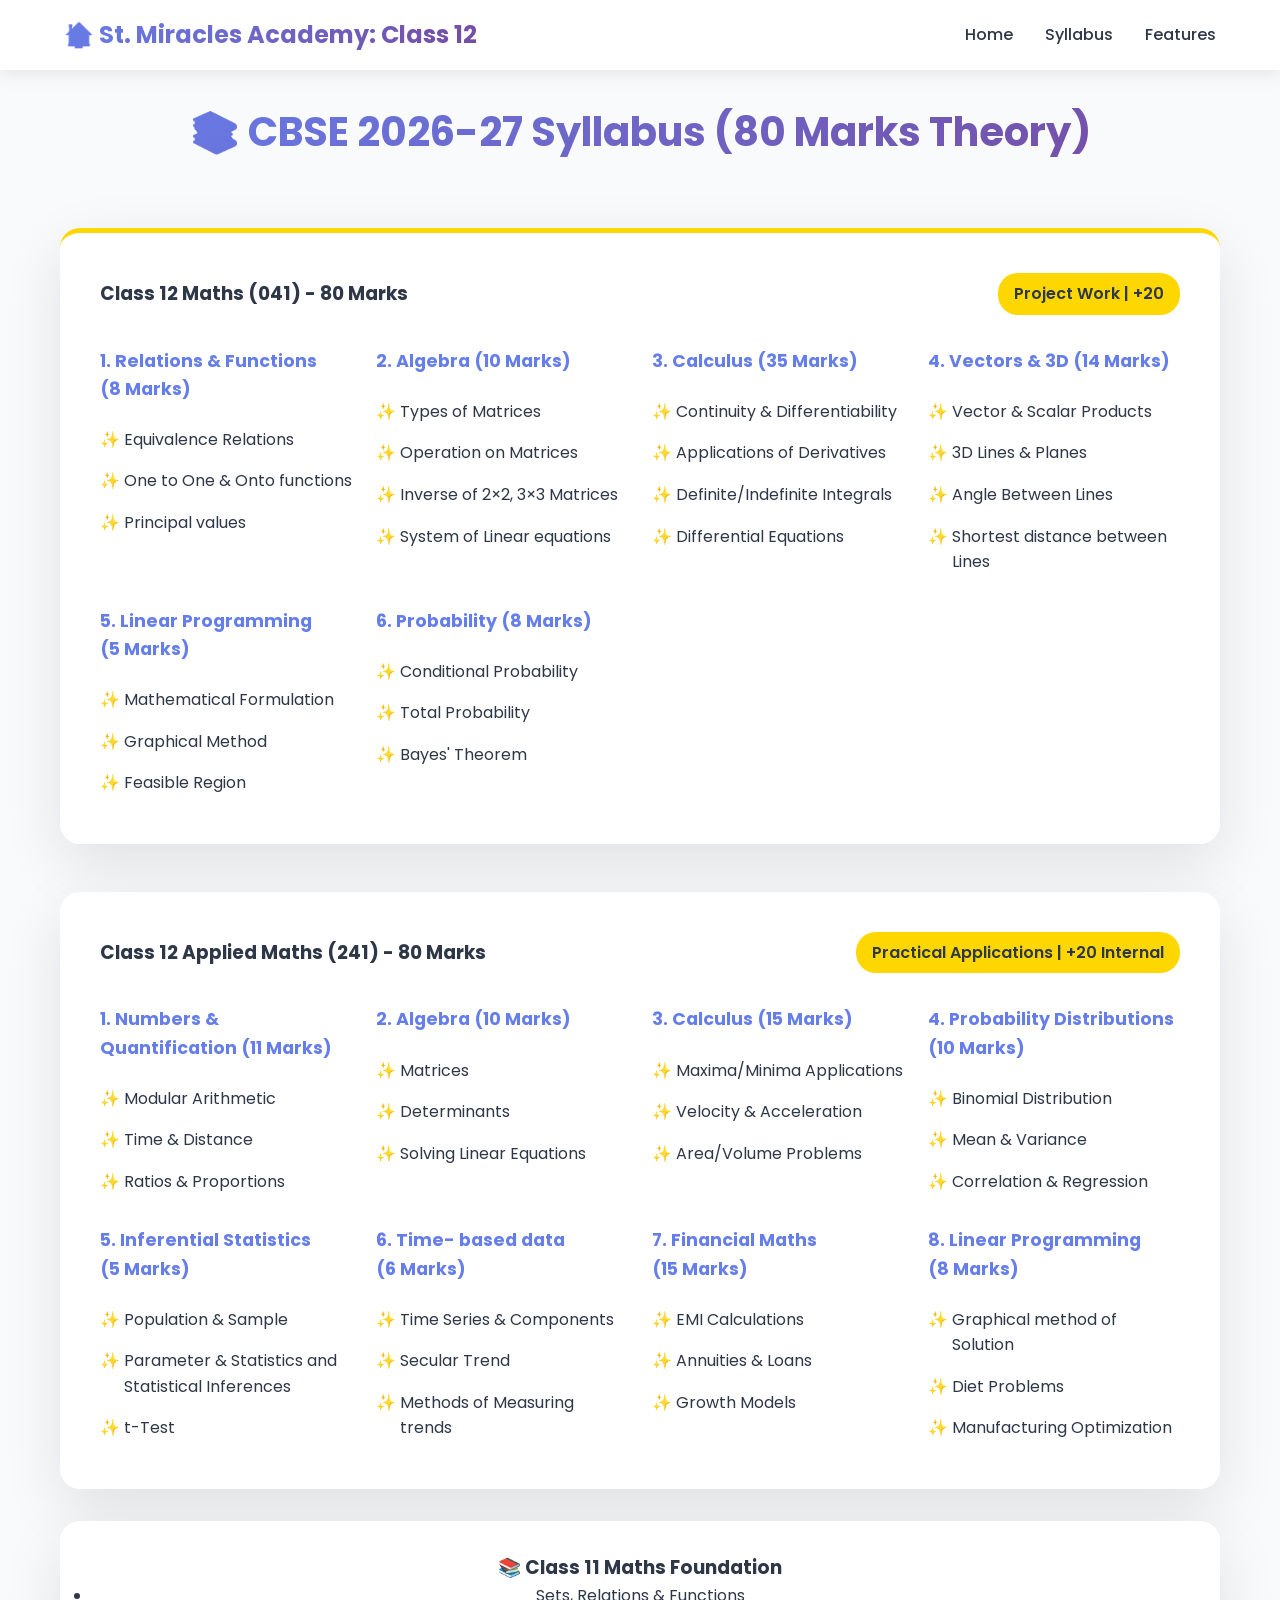
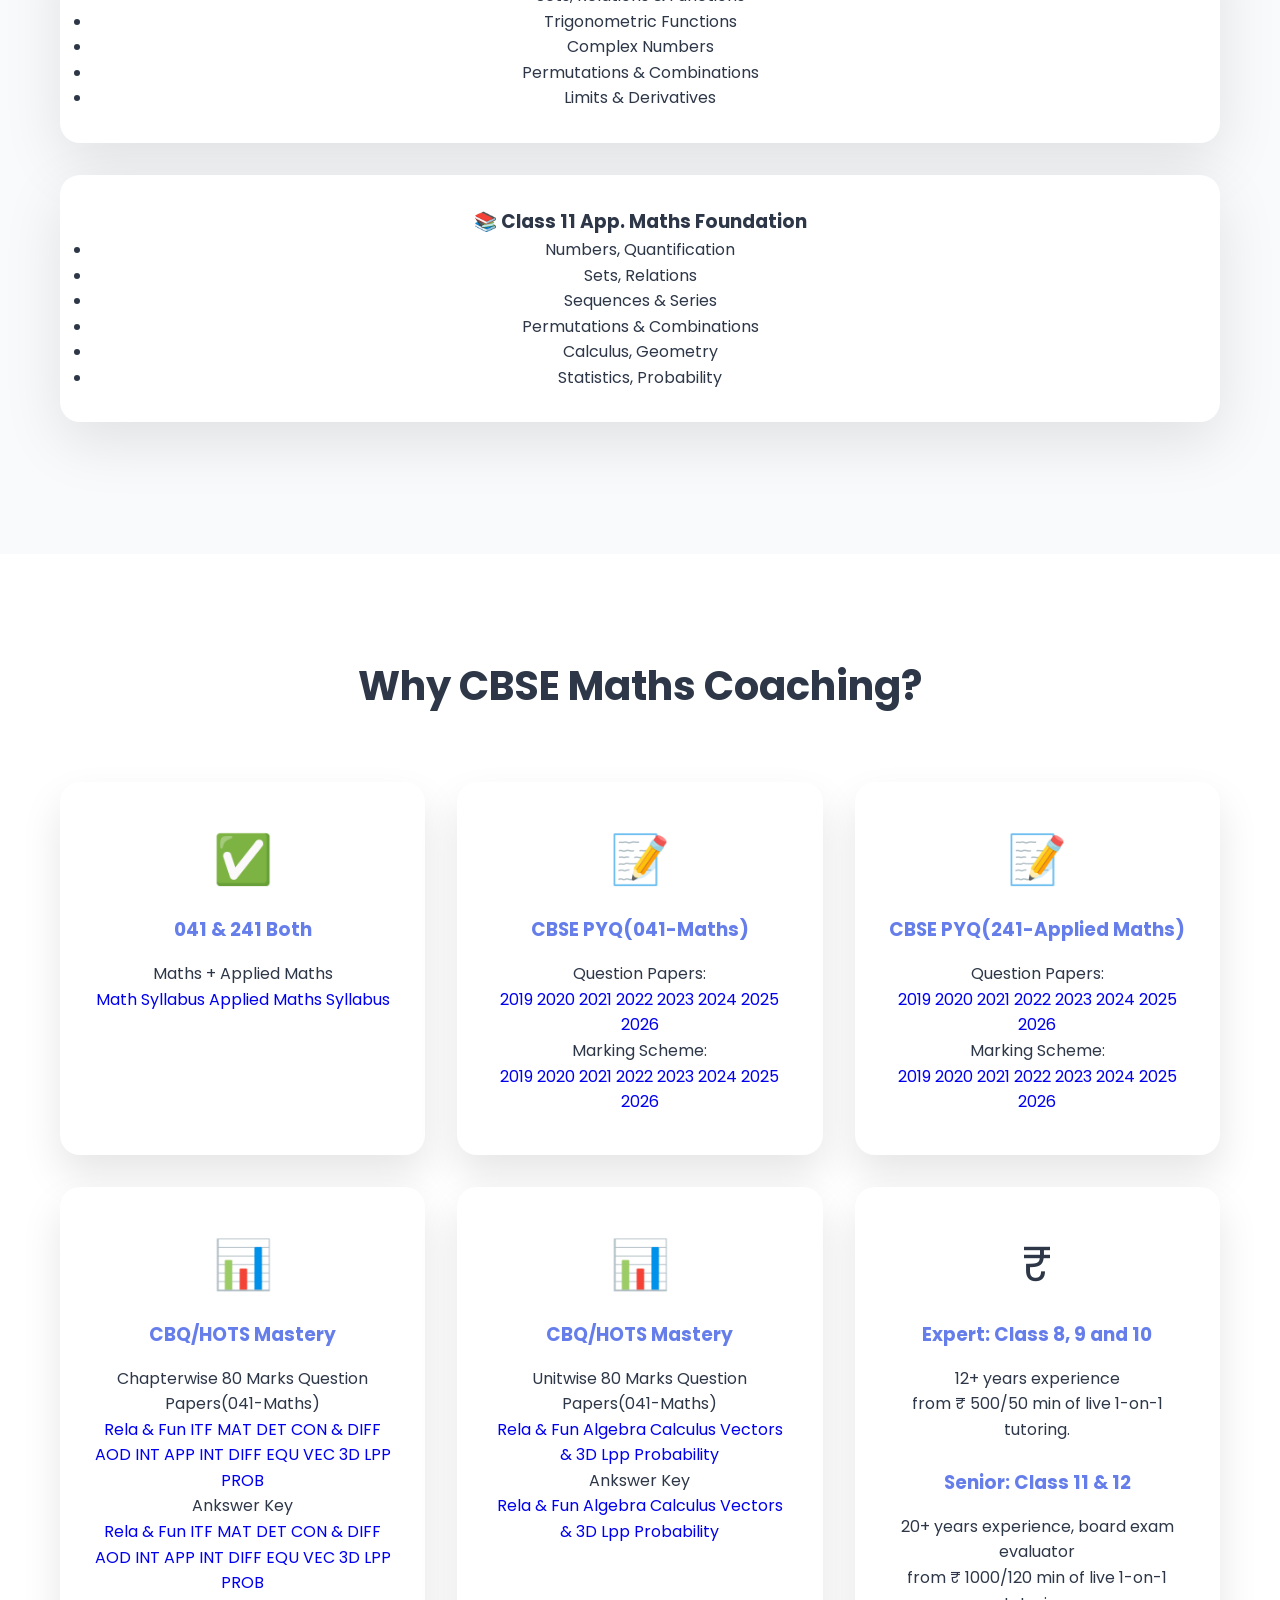
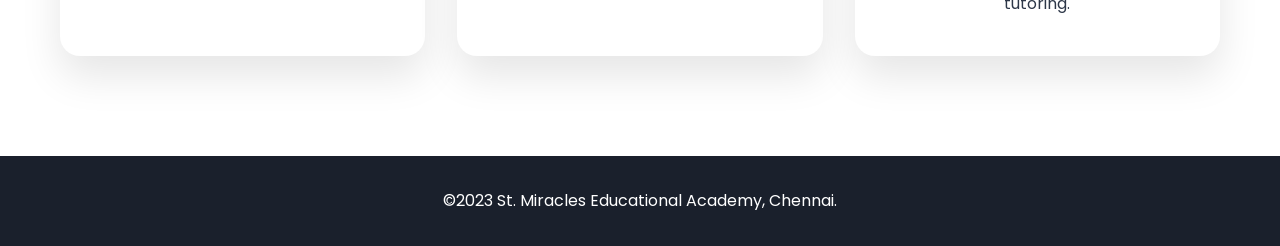
==== cbse.html @ 6f28f496 "Add files via upload" ====
<!DOCTYPE html>
<html lang="en">
<head>
    <meta charset="UTF-8">
    <meta name="viewport" content="width=device-width, initial-scale=1.0">
    <title>CBSE Class 11-12 Maths | St. Miracles Academy</title>
    <meta name="description" content="CBSE Class 11-12 Maths (041) & Applied Maths (241) coaching. 95%+ guaranteed. Live 1:1 classes by Mrs. Sangeetha. Board exam success.">
    <link rel="stylesheet" href="style.css">
    <link href="https://fonts.googleapis.com/css2?family=Poppins:wght@300;400;500;600;700&display=swap" rel="stylesheet">
</head>
<body>
    <!-- Header -->
    <header class="header">
        <nav class="navbar">
            <div class="logo">
                <h2><a href="index.html" style="text-decoration: none;">🏠</a> St. Miracles Academy: Class 12</h2>
            </div>
            <ul class="nav-links">
                <li><a href="index.html">Home</a></li>
				<li><a href="#syllabus">Syllabus</a></li>
                <li><a href="#features">Features</a></li>               
            </ul>
        </nav>
    </header>
 
    <!-- Syllabus Section -->
    <section id="syllabus" class="syllabus">
        <div class="container">
            <h2>📚 CBSE 2026-27 Syllabus (80 Marks Theory)</h2>
            
            <!-- Maths (041) Featured -->
            <div class="syllabus-card featured">
                <div class="card-header">
                    <h3>Class 12 Maths (041) - 80 Marks</h3>
                    <span class="marks">Project Work | +20</span>
                </div>
                <div class="syllabus-grid">
                    <div class="topic">
                        <h4>1. Relations & Functions <p>(8 Marks)</h4></p>
                        <ul>
                            <li>Equivalence Relations</li>
                            <li>One to One & Onto functions</li>
							<li>Principal values</li>
                        </ul>
                    </div>
                    <div class="topic">
                        <h4>2. Algebra (10 Marks)</h4>
                        <ul>
                            <li>Types of Matrices</li>
							<li>Operation on Matrices</li>
							<li>Inverse of 2×2, 3×3 Matrices</li>
                            <li>System of Linear equations</li>
                        </ul>
                    </div>
                    <div class="topic">
                        <h4>3. Calculus (35 Marks)</h4>
                        <ul>
                            <li>Continuity & Differentiability</li>
                            <li>Applications of Derivatives</li>
                            <li>Definite/Indefinite Integrals</li>
                            <li>Differential Equations</li>
                        </ul>
                    </div>
                    <div class="topic">
                        <h4>4. Vectors & 3D (14 Marks)</h4>
                        <ul>
                            <li>Vector & Scalar Products</li>
                            <li>3D Lines & Planes</li>
                            <li>Angle Between Lines</li>
				            <li>Shortest distance between Lines</li>
                        </ul>
                    </div>
                    <div class="topic">
                        <h4>5. Linear Programming <p>(5 Marks)</h4></p>
                        <ul>
                            <li>Mathematical Formulation</li>
                            <li>Graphical Method</li>
                            <li>Feasible Region</li>
                        </ul>
                    </div>
					<div class="topic">
                        <h4>6. Probability (8 Marks)</h4>
                        <ul>
                            <li>Conditional Probability</li>
							<li>Total Probability</li>
                            <li>Bayes' Theorem</li>
                        </ul>
                    </div>
                </div>
            </div>

            <!-- Applied Maths (241) -->
            <div class="syllabus-card">
                <div class="card-header">
                    <h3>Class 12 Applied Maths (241) - 80 Marks</h3>
                    <span class="marks">Practical Applications | +20 Internal</span>
                </div>
                <div class="syllabus-grid">
                    <div class="topic">
                        <h4>1. Numbers & <p>Quantification (11 Marks)</h4></p>
                        <ul>
                            <li>Modular Arithmetic</li>
                            <li>Time & Distance</li>
                            <li>Ratios & Proportions</li>
                        </ul>
                    </div>
                    <div class="topic">
                        <h4>2. Algebra (10 Marks)</h4>
                        <ul>
                            <li>Matrices</li>
                            <li>Determinants</li>
                            <li>Solving Linear Equations</li>
                        </ul>
                    </div>
                    <div class="topic">
                        <h4>3. Calculus (15 Marks)</h4>
                        <ul>
                            <li>Maxima/Minima Applications</li>
                            <li>Velocity & Acceleration</li>
                            <li>Area/Volume Problems</li>
                        </ul>
                    </div>
                    <div class="topic">
                        <h4>4. Probability Distributions <p>(10 Marks)</h4></p>
                        <ul>
                            <li>Binomial Distribution</li>
                            <li>Mean & Variance</li>
                            <li>Correlation & Regression</li>
                        </ul>
                    </div>
                    <div class="topic">
                        <h4>5. Inferential  Statistics <p>(5 Marks)</h4></p>
                        <ul>
                            <li>Population & Sample</li>
                            <li>Parameter & Statistics and Statistical Inferences</li>
                            <li>t-Test</li>
                        </ul>
                    </div>
                    <div class="topic">
                        <h4>6. Time- based data <p>(6 Marks)</h4></P>
                        <ul>
                            <li>Time Series & Components</li>
                            <li>Secular Trend</li>
                            <li>Methods of Measuring trends</li>
                        </ul>
                    </div>
                    <div class="topic">
                        <h4>7. Financial Maths <p>(15 Marks)</h4></p>
                        <ul>
                            <li>EMI Calculations</li>
                            <li>Annuities & Loans</li>
                            <li>Growth Models</li>
                        </ul>
                    </div>
                    <div class="topic">
                        <h4>8. Linear Programming <p>(8 Marks)</h4></p>
                        <ul>
                            <li>Graphical method of Solution</li>
                            <li>Diet Problems</li>
                            <li>Manufacturing Optimization </li>
                        </ul>
                    </div>
                </div>
            </div>

            <!-- Class 11 Maths Foundation -->
            <div class="syllabus-card mini">
                <h3>📚 Class 11 Maths Foundation</h3>
                <ul>
                    <li>Sets, Relations & Functions</li>
                    <li>Trigonometric Functions</li>
                    <li>Complex Numbers</li>
                    <li>Permutations & Combinations</li>
                    <li>Limits & Derivatives</li>
                </ul>
            </div>
            <!-- Class 11 App. Maths Foundation -->
            <div class="syllabus-card mini">
                <h3>📚 Class 11 App. Maths Foundation</h3>
                  <ul>
                    <li>Numbers, Quantification</li>
                    <li>Sets, Relations</li>
                    <li>Sequences & Series</li>
                    <li>Permutations & Combinations</li>
                    <li>Calculus, Geometry</li>
                    <li>Statistics, Probability</li>           
                </ul>
            </div>
        </div>
    </section>

    <!-- Features Section -->
    <section id="features" class="features">
        <div class="container">
            <h2>Why CBSE Maths Coaching?</h2>
            <div class="features-grid">
                <div class="feature-card">
					<div class="icon">✅</div>
                    <h3>041 & 241 Both</h3>
                    <p>Maths + Applied Maths</p>   
					<a href="MathSyllabus.pdf" target="_blank" style="text-decoration: none;">Math Syllabus</A>
					<a href="AppliedMathsSyllabus.pdf" target="_blank" style="text-decoration: none;">Applied Maths Syllabus</A>					
					</div>
                <div class="feature-card">
                    <div class="icon">📝</a>
					</div>
					<h3>CBSE PYQ(041-Maths)</h3>
					<p>Question Papers:</p>
					<a href="2019Que.pdf" target="_blank" style="text-decoration: none;">2019</A>
					<a href="2020Que.pdf" target="_blank" style="text-decoration: none;">2020</A>
					<a href="2021Que.pdf" target="_blank" style="text-decoration: none;">2021</A>
					<a href="2022Que.pdf" target="_blank" style="text-decoration: none;">2022</A>
                   	<a href="2023Que.pdf" target="_blank" style="text-decoration: none;">2023</A>
					<a href="2024Que.pdf" target="_blank" style="text-decoration: none;">2024</A>
					<a href="2025Que.pdf" target="_blank" style="text-decoration: none;">2025</A>
					<a href="2026Que.pdf" target="_blank" style="text-decoration: none;">2026</A> 
					<p>Marking Scheme:</p>
					<a href="2019Key.pdf" target="_blank" style="text-decoration: none;">2019</A>
					<a href="2020Key.pdf" target="_blank" style="text-decoration: none;">2020</A>
					<a href="2021Key.pdf" target="_blank" style="text-decoration: none;">2021</A>
					<a href="2022Key.pdf" target="_blank" style="text-decoration: none;">2022</A>
                   	<a href="2023Key.pdf" target="_blank" style="text-decoration: none;">2023</A>
					<a href="2024Key.pdf" target="_blank" style="text-decoration: none;">2024</A>
					<a href="2025Key.pdf" target="_blank" style="text-decoration: none;">2025</A>
					<a href="2026Key.pdf" target="_blank" style="text-decoration: none;">2026</A> 
                </div>
                <div class="feature-card">
                    <div class="icon">📝</a>
					</div>
					<h3>CBSE PYQ(241-Applied Maths)</h3>
					<p>Question Papers:</p>
					<a href="2019AQue.pdf" target="_blank" style="text-decoration: none;">2019</A>
					<a href="2020AQue.pdf" target="_blank" style="text-decoration: none;">2020</A>
					<a href="2021AQue.pdf" target="_blank" style="text-decoration: none;">2021</A>
					<a href="2022AQue.pdf" target="_blank" style="text-decoration: none;">2022</A>
                   	<a href="2023AQue.pdf" target="_blank" style="text-decoration: none;">2023</A>
					<a href="2024AQue.pdf" target="_blank" style="text-decoration: none;">2024</A>
					<a href="2025AQue.pdf" target="_blank" style="text-decoration: none;">2025</A>
					<a href="2026AQue.pdf" target="_blank" style="text-decoration: none;">2026</A> 
					<p>Marking Scheme:</p>
					<a href="2019AKey.pdf" target="_blank" style="text-decoration: none;">2019</A>
					<a href="2020AKey.pdf" target="_blank" style="text-decoration: none;">2020</A>
					<a href="2021AKey.pdf" target="_blank" style="text-decoration: none;">2021</A>
					<a href="2022AKey.pdf" target="_blank" style="text-decoration: none;">2022</A>
                   	<a href="2023AKey.pdf" target="_blank" style="text-decoration: none;">2023</A>
					<a href="2024AKey.pdf" target="_blank" style="text-decoration: none;">2024</A>
					<a href="2025AKey.pdf" target="_blank" style="text-decoration: none;">2025</A>
					<a href="2026AKey.pdf" target="_blank" style="text-decoration: none;">2026</A> 
                </div>
                <div class="feature-card">
                    <div class="icon"> 📊</a></div>
                    <h3>CBQ/HOTS Mastery</h3>
                    <p>Chapterwise 80 Marks Question Papers(041-Maths)</p>
					<a href="1CQue.pdf" target="_blank" style="text-decoration: none;">Rela & Fun</A>
					<a href="2CQue.pdf" target="_blank" style="text-decoration: none;">ITF</A>
					<a href="3CQue.pdf" target="_blank" style="text-decoration: none;">MAT</A>
					<a href="4CQue.pdf" target="_blank" style="text-decoration: none;">DET</A>
                   	<a href="5CQue.pdf" target="_blank" style="text-decoration: none;">CON & DIFF</A>
					<a href="6Que.pdf" target="_blank" style="text-decoration: none;">AOD</A>
					<a href="7CQue.pdf" target="_blank" style="text-decoration: none;">INT</A>
					<a href="8CQue.pdf" target="_blank" style="text-decoration: none;">APP INT</A> 
					<a href="9CQue.pdf" target="_blank" style="text-decoration: none;">DIFF EQU</A>
					<a href="10CQue.pdf" target="_blank" style="text-decoration: none;">VEC</A>
					<a href="11CQue.pdf" target="_blank" style="text-decoration: none;">3D</A>				
					<a href="12CQue.pdf" target="_blank" style="text-decoration: none;">LPP</A>
					<a href="13CQue.pdf" target="_blank" style="text-decoration: none;">PROB</A>
					<p>Ankswer Key</p>
					<a href="1CKey.pdf" target="_blank" style="text-decoration: none;">Rela & Fun</A>
					<a href="2CKey.pdf" target="_blank" style="text-decoration: none;">ITF</A>
					<a href="3CKey.pdf" target="_blank" style="text-decoration: none;">MAT</A>
					<a href="4CKey.pdf" target="_blank" style="text-decoration: none;">DET</A>
                   	<a href="5CKey.pdf" target="_blank" style="text-decoration: none;">CON & DIFF</A>
					<a href="6CKey.pdf" target="_blank" style="text-decoration: none;">AOD</A>
					<a href="7CKey.pdf" target="_blank" style="text-decoration: none;">INT</A>
					<a href="8CKey.pdf" target="_blank" style="text-decoration: none;">APP INT</A> 
					<a href="9CKey.pdf" target="_blank" style="text-decoration: none;">DIFF EQU</A>
					<a href="10CKey.pdf" target="_blank" style="text-decoration: none;">VEC</A>
					<a href="11CKey.pdf" target="_blank" style="text-decoration: none;">3D</A>				
					<a href="12CKey.pdf" target="_blank" style="text-decoration: none;">LPP</A>
					<a href="13CQue.pdf" target="_blank" style="text-decoration: none;">PROB</A>
                </div>
                <div class="feature-card">
                    <div class="icon"> 📊</a></div>
                    <h3>CBQ/HOTS Mastery</h3>
                    <p>Unitwise 80 Marks Question Papers(041-Maths)</p>
					<a href="1UQue.pdf" target="_blank" style="text-decoration: none;">Rela & Fun</A>
					<a href="2UQue.pdf" target="_blank" style="text-decoration: none;">Algebra</A>
					<a href="3UQue.pdf" target="_blank" style="text-decoration: none;">Calculus</A>
					<a href="4UQue.pdf" target="_blank" style="text-decoration: none;">Vectors & 3D</A>
                   	<a href="5UQue.pdf" target="_blank" style="text-decoration: none;">Lpp</A>
					<a href="6UQue.pdf" target="_blank" style="text-decoration: none;">Probability</A>
					<p>Ankswer Key</p>
					<a href="1UKey.pdf" target="_blank" style="text-decoration: none;">Rela & Fun</A>
					<a href="2UKey.pdf" target="_blank" style="text-decoration: none;">Algebra</A>
					<a href="3UKey.pdf" target="_blank" style="text-decoration: none;">Calculus</A>
					<a href="4UKey.pdf" target="_blank" style="text-decoration: none;">Vectors & 3D</A>
                   	<a href="5UKey.pdf" target="_blank" style="text-decoration: none;">Lpp</A>
					<a href="6UKey.pdf" target="_blank" style="text-decoration: none;">Probability</A>
                </div>
				<div class="feature-card">
                <div class="icon">₹</div>
                    <h3>Expert: Class 8, 9 and 10</h3>
					<p>12+ years experience</p>
					<p>from ₹ 500/50 min of live 1-on-1 tutoring.</p>
					<br>
					<h3>Senior: Class 11 & 12</h3>				
					<p>20+ years experience, board exam evaluator</p>
					<p>from ₹ 1000/120 min of live 1-on-1 tutoring.</p>    
                </div>				
            </div>
        </div>
    </section>
    <!-- Footer -->
    <footer class="footer">
        <div class="container">
            <p>©2023 St. Miracles Educational Academy, Chennai.</p>
        </div>
    </footer>

    <script src="script.js"></script>
</body>
</html>
---- style.css ----
* {
    margin: 0;
    padding: 0;
    box-sizing: border-box;
}

body {
    font-family: 'Poppins', sans-serif;
    line-height: 1.6;
    color: #2d3748;
    overflow-x: hidden;
}

.container {
    max-width: 1200px;
    margin: 0 auto;
    padding: 0 20px;
}

/* Header */
.header {
    position: fixed;
    top: 0;
    width: 100%;
    background: rgba(255,255,255,0.95);
    backdrop-filter: blur(10px);
    z-index: 1000;
    box-shadow: 0 2px 20px rgba(0,0,0,0.1);
}

.navbar {
    display: flex;
    justify-content: space-between;
    align-items: center;
    padding: 1rem 5%;
}

.logo h2 {
    background: linear-gradient(135deg, #667eea, #764ba2);
    -webkit-background-clip: text;
    -webkit-text-fill-color: transparent;
    font-weight: 700;
}

.nav-links {
    display: flex;
    list-style: none;
    gap: 2rem;
}

.nav-links a {
    text-decoration: none;
    color: #2d3748;
    font-weight: 500;
    transition: color 0.3s;
}

.nav-links a:hover {
    color: #667eea;
}

.hamburger {
    display: none;
    font-size: 1.5rem;
    cursor: pointer;
}

/* Hero */
.hero {
    min-height: 100vh;
    display: flex;
    align-items: center;
    background: linear-gradient(135deg, #667eea 0%, #764ba2 100%);
    color: white;
    padding: 0 5%;
    position: relative;
    overflow: hidden;
}

.hero-content {
    flex: 1;
    max-width: 600px;
}

.hero h1 {
    font-size: clamp(2.5rem, 5vw, 4rem);
    font-weight: 700;
    margin-bottom: 1rem;
    line-height: 1.2;
}

.hero h1 span {
    color: #ffd700;
}

.hero p {
    font-size: 1.3rem;
    margin-bottom: 2rem;
    opacity: 0.9;
}

.hero-stats {
    display: flex;
    gap: 2rem;
    margin-bottom: 2rem;
}

.stat h3 {
    font-size: 2.5rem;
    color: #ffd700;
    font-weight: 700;
}

.stat p {
    opacity: 0.8;
}

.cta-primary {
    background: linear-gradient(135deg, #ffd700, #ffed4a);
    color: #2d3748;
    padding: 18px 40px;
    border: none;
    border-radius: 50px;
    font-size: 1.1rem;
    font-weight: 600;
    cursor: pointer;
    transition: all 0.3s;
    box-shadow: 0 10px 30px rgba(255,215,0,0.4);
}

.cta-primary:hover {
    transform: translateY(-3px);
    box-shadow: 0 15px 40px rgba(255,215,0,0.6);
}

.hero-image {
    flex: 1;
    display: flex;
    justify-content: center;
    align-items: center;
}

.math-animation .equation {
    font-size: 2rem;
    font-family: 'Courier New', monospace;
    opacity: 0.8;
    animation: float 3s ease-in-out infinite;
    margin: 1rem 0;
}

@keyframes float {
    0%, 100% { transform: translateY(0px); }
    50% { transform: translateY(-20px); }
}

/* Syllabus */
.syllabus {
    padding: 100px 0;
    background: #f8fafc;
}

.syllabus h2 {
    text-align: center;
    font-size: 2.5rem;
    margin-bottom: 4rem;
    background: linear-gradient(135deg, #667eea, #764ba2);
    -webkit-background-clip: text;
    -webkit-text-fill-color: transparent;
}

.syllabus-card {
    background: white;
    border-radius: 20px;
    padding: 2.5rem;
    margin-bottom: 2rem;
    box-shadow: 0 20px 60px rgba(0,0,0,0.1);
    transition: transform 0.3s;
}

.syllabus-card:hover {
    transform: translateY(-10px);
}

.syllabus-card.featured {
    border-top: 5px solid #ffd700;
    margin-bottom: 3rem;
}

.card-header {
    display: flex;
    justify-content: space-between;
    align-items: center;
    margin-bottom: 2rem;
}

.marks {
    background: #ffd700;
    color: #2d3748;
    padding: 8px 16px;
    border-radius: 20px;
    font-weight: 600;
}

.syllabus-grid {
    display: grid;
    grid-template-columns: repeat(auto-fit, minmax(250px, 1fr));
    gap: 1.5rem;
}

.topic h4 {
    color: #667eea;
    margin-bottom: 1rem;
    font-size: 1.1rem;
}

.topic ul {
    list-style: none;
}

.topic li {
    padding: 0.5rem 0;
    padding-left: 1.5rem;
    position: relative;
}

.topic li::before {
    content: "✨";
    position: absolute;
    left: 0;
}

.syllabus-card.mini {
    text-align: center;
    padding: 2rem;
}

/* Features */
.features {
    padding: 100px 0;
}

.features h2 {
    text-align: center;
    font-size: 2.5rem;
    margin-bottom: 4rem;
}

.features-grid {
    display: grid;
    grid-template-columns: repeat(auto-fit, minmax(300px, 1fr));
    gap: 2rem;
}

.feature-card {
    background: white;
    padding: 2.5rem 2rem;
    border-radius: 20px;
    text-align: center;
    box-shadow: 0 20px 40px rgba(0,0,0,0.1);
    transition: all 0.3s;
}

.feature-card:hover {
    transform: translateY(-10px);
}

.feature-card .icon {
    font-size: 3rem;
    margin-bottom: 1rem;
}

.feature-card h3 {
    color: #667eea;
    margin-bottom: 1rem;
}

/* Results */
.results {
    padding: 100px 0;
    background: linear-gradient(135deg, #f8fafc 0%, #e2e8f0 100%);
}

.results h2 {
    text-align: center;
    font-size: 2.5rem;
    margin-bottom: 4rem;
}

.testimonials-grid {
    display: grid;
    grid-template-columns: repeat(auto-fit, minmax(350px, 1fr));
    gap: 2rem;
}

.testimonial {
    background: white;
    padding: 2.5rem;
    border-radius: 20px;
    box-shadow: 0 20px 40px rgba(0,0,0,0.1);
}

.stars {
    color: #ffd700;
    font-size: 1.5rem;
    margin-bottom: 1rem;
}

.testimonial h4 {
    color: #667eea;
    margin-top: 1rem;
}

/* Contact */
.contact {
    padding: 100px 0;
    background: linear-gradient(135deg, #667eea 0%, #764ba2 100%);
    color: white;
}

.contact h2 {
    text-align: center;
    font-size: 2.5rem;
    margin-bottom: 1rem;
}

.contact > p {
    text-align: center;
    font-size: 1.2rem;
    margin-bottom: 4rem;
}

.contact-card {
    display: grid;
    grid-template-columns: 1fr 1fr;
    gap: 4rem;
    max-width: 1000px;
    margin: 0 auto;
}

.contact-info h3 {
    margin-bottom: 2rem;
}

.info-item {
    margin-bottom: 1.5rem;
    font-size: 1.1rem;
}

.contact-form {
    display: flex;
    flex-direction: column;
    gap: 1rem;
}

.contact-form input,
.contact-form select,
.contact-form textarea {
    padding: 15px;
    border: none;
    border-radius: 10px;
    font-family: inherit;
    font-size: 1rem;
}

.contact-form button {
    background: #ffd700;
    color: #2d3748;
    padding: 18px;
    border: none;
    border-radius: 10px;
    font-size: 1.1rem;
    font-weight: 600;
    cursor: pointer;
    transition: all 0.3s;
}

.contact-form button:hover {
    transform: translateY(-2px);
}

/* Footer */
.footer {
    background: #1a202c;
    color: white;
    text-align: center;
    padding: 2rem 0;
}

/* Responsive */
@media (max-width: 768px) {
    .hamburger {
        display: block;
    }
    
    .nav-links {
        display: none;
    }
    
    .hero {
        flex-direction: column;
        text-align: center;
        padding: 120px 5% 50px;
    }
    
    .hero-stats {
        justify-content: center;
    }
    
    .contact-card {
        grid-template-columns: 1fr;
        gap: 2rem;
    }
    
    .syllabus-grid {
        grid-template-columns: 1fr;
    }
}
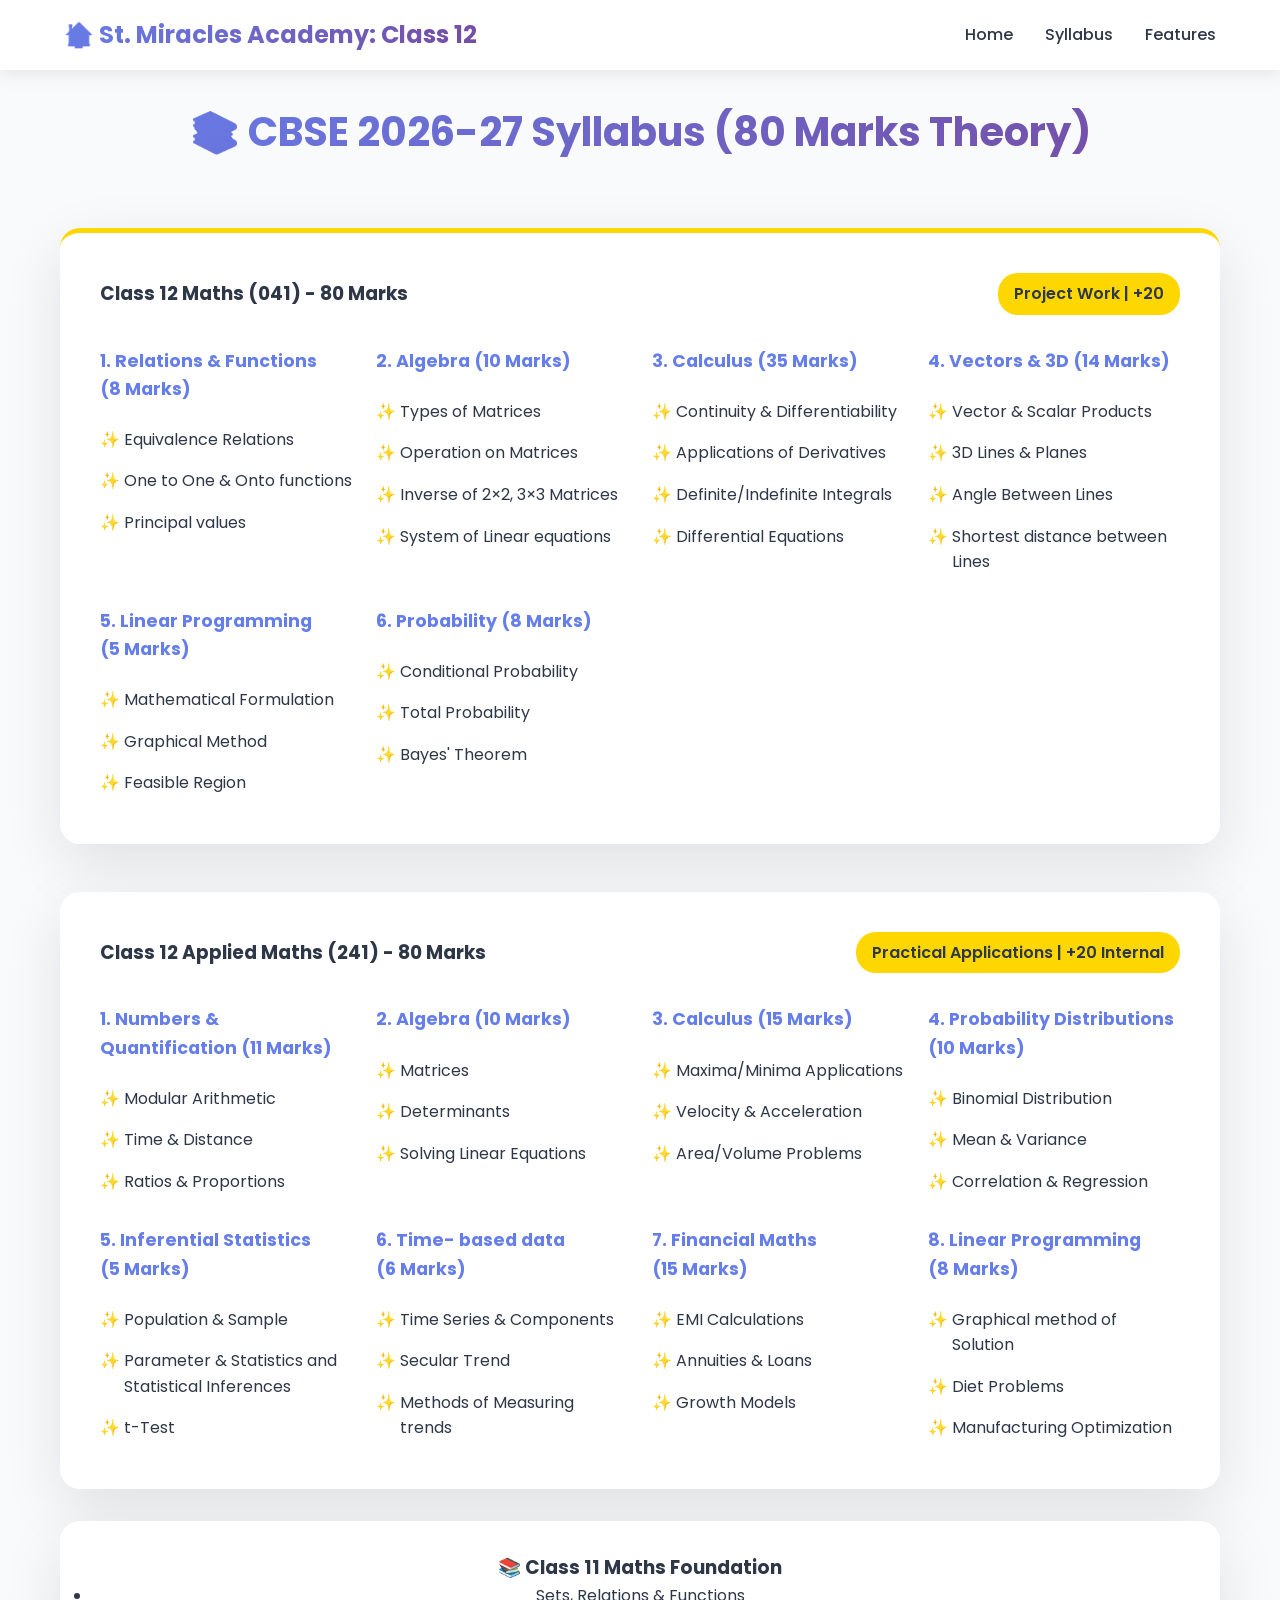
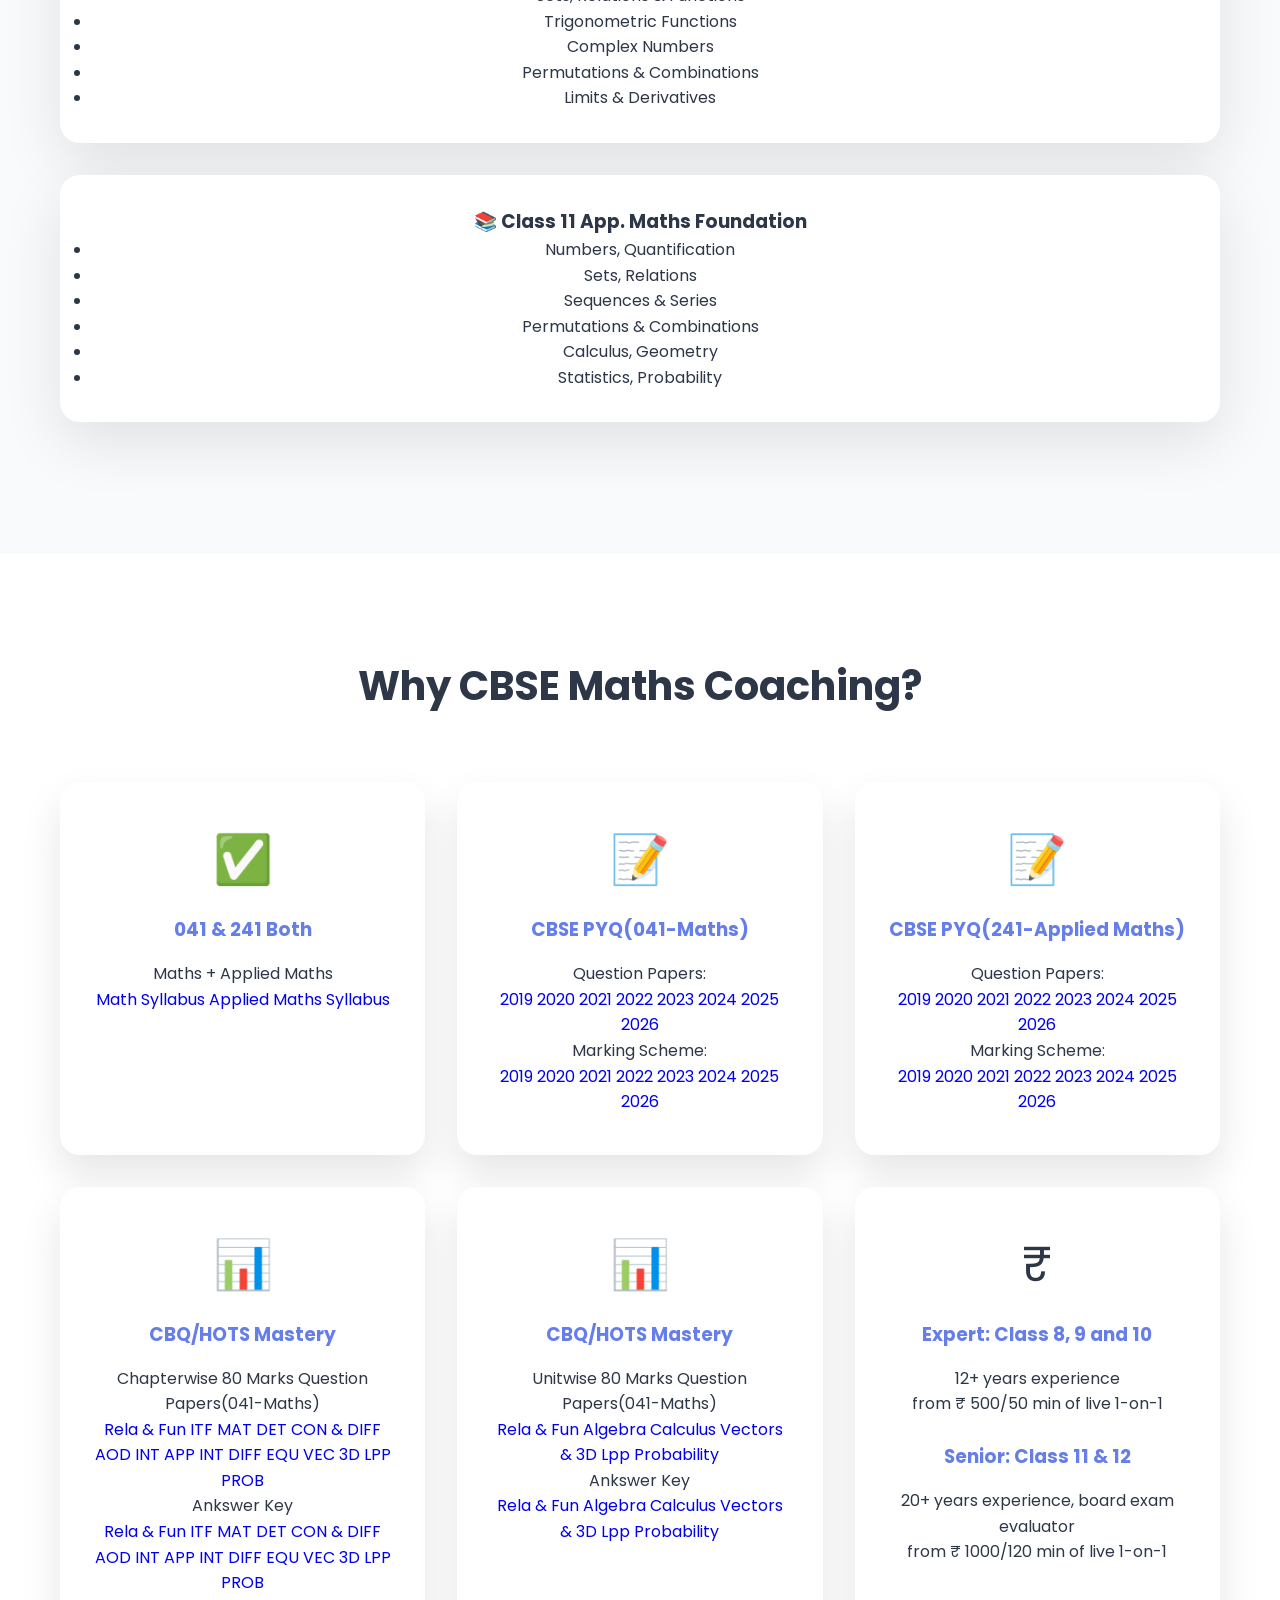
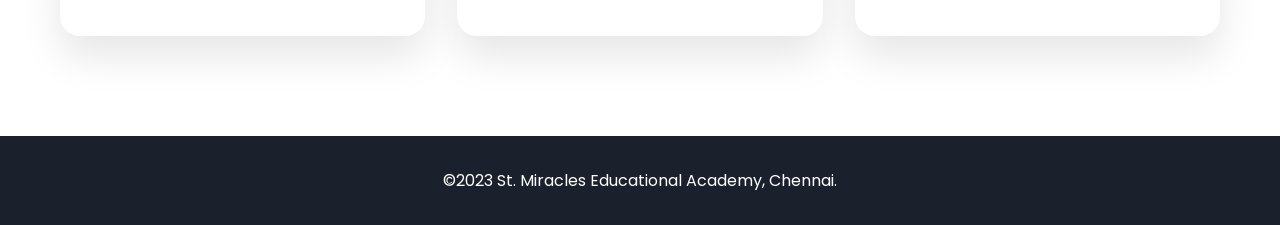
==== commit c7881ce0: "Refine pricing details for tutoring services Updated tutoring pricing information formatting." ====
--- a/cbse.html
+++ b/cbse.html
@@ -301,11 +301,11 @@
                 <div class="icon">₹</div>
                     <h3>Expert: Class 8, 9 and 10</h3>
 					<p>12+ years experience</p>
-					<p>from ₹ 500/50 min of live 1-on-1 tutoring.</p>
+					<p>from ₹ 500/50 min of live 1-on-1</p>
 					<br>
 					<h3>Senior: Class 11 & 12</h3>				
 					<p>20+ years experience, board exam evaluator</p>
-					<p>from ₹ 1000/120 min of live 1-on-1 tutoring.</p>    
+					<p>from ₹ 1000/120 min of live 1-on-1</p>    
                 </div>				
             </div>
         </div>
@@ -319,4 +319,4 @@
 
     <script src="script.js"></script>
 </body>
-</html>+</html>
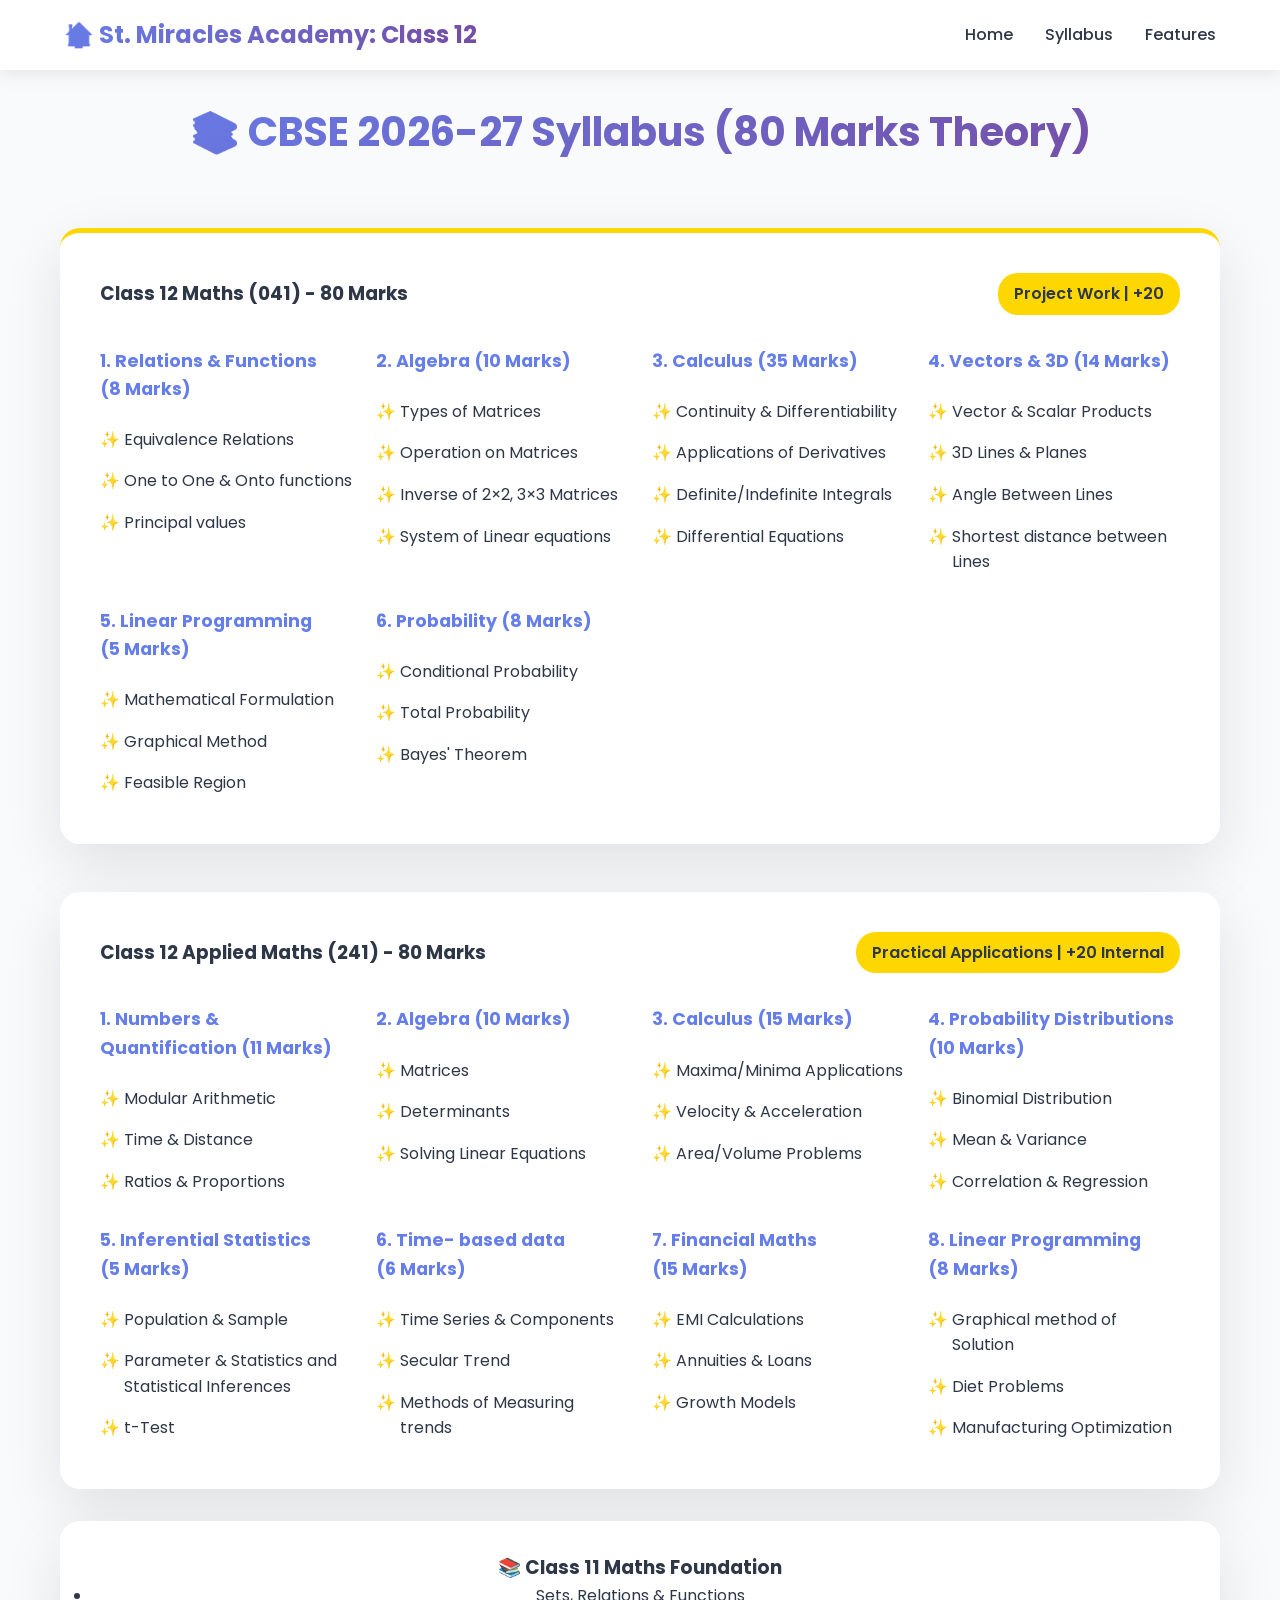
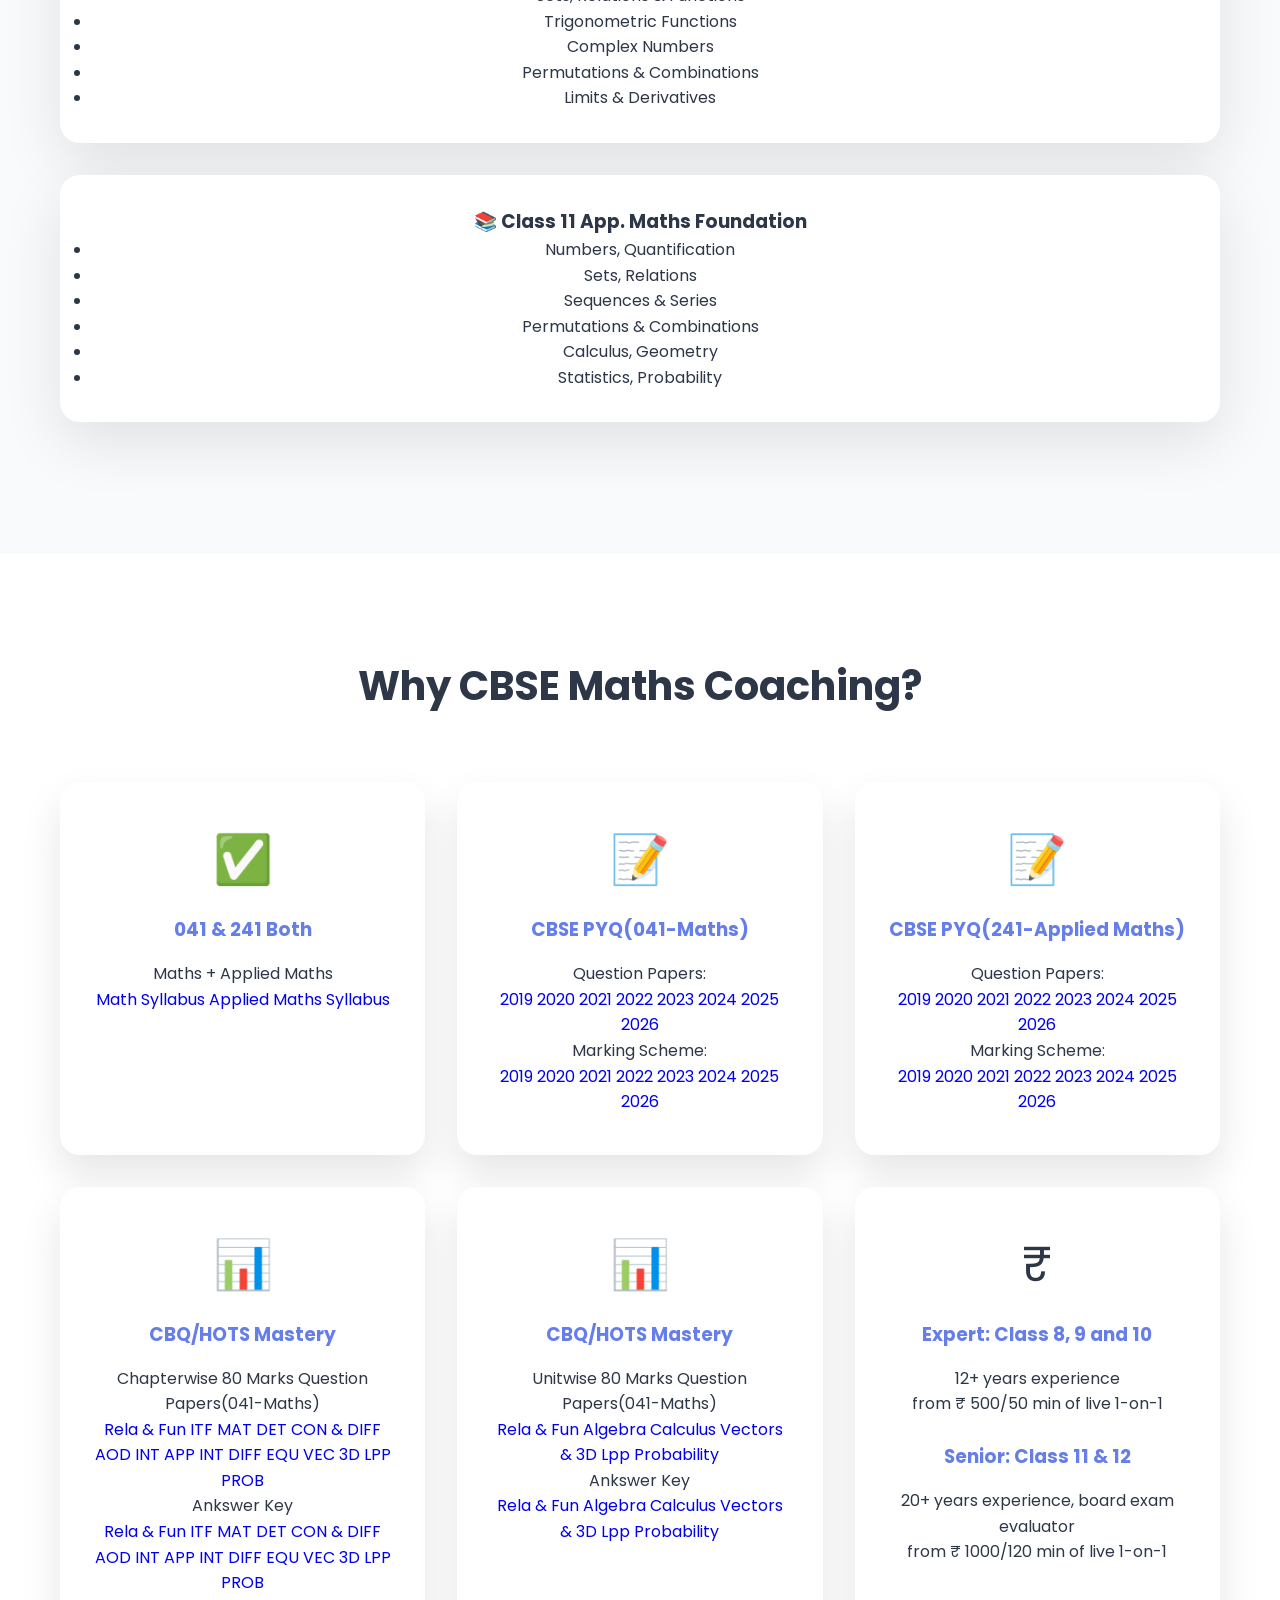
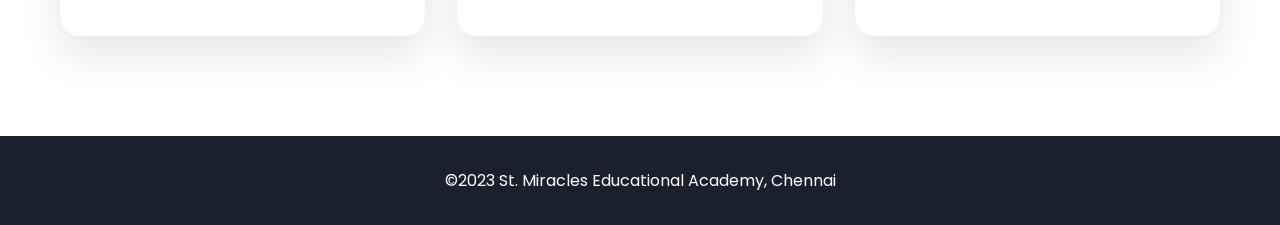
==== commit 26528d5e: "Update cbse.html" ====
--- a/cbse.html
+++ b/cbse.html
@@ -313,7 +313,7 @@
     <!-- Footer -->
     <footer class="footer">
         <div class="container">
-            <p>©2023 St. Miracles Educational Academy, Chennai.</p>
+            <p>©2023 St. Miracles Educational Academy, Chennai</p>
         </div>
     </footer>
 
